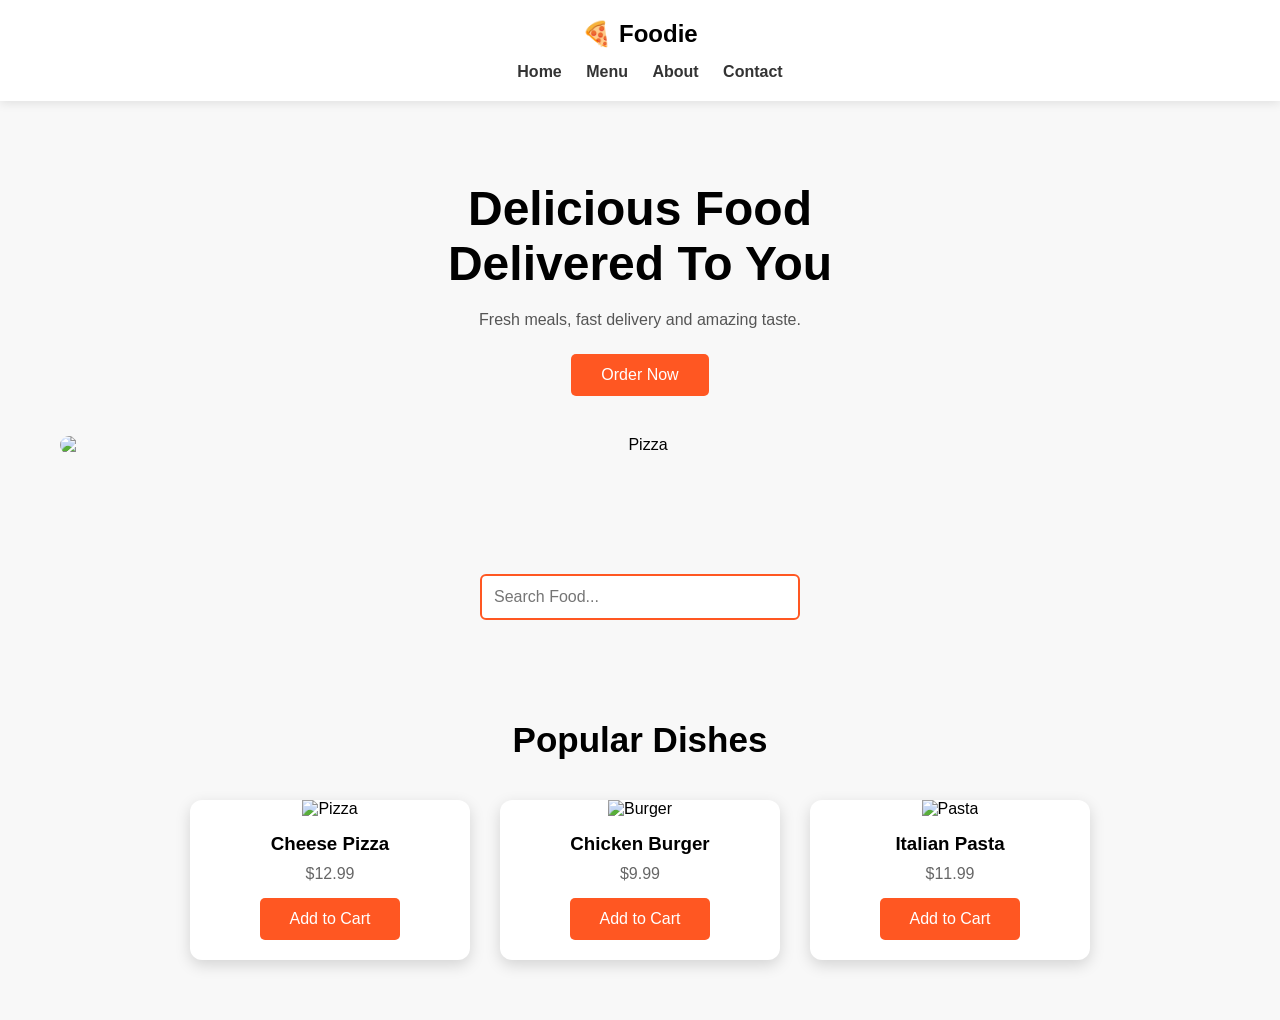
==== index.html @ cf3a7f81 "add search bar" ====
<!DOCTYPE html>
<html lang="en">
<head>
    <meta charset="UTF-8">
    <meta name="viewport" content="width=device-width, initial-scale=1.0">
    <title>Foodie</title>
    <link rel="stylesheet" href="style.css">
</head>
<script src="script.js"></script>
<body>

<header>
    <h2>🍕 Foodie</h2>

    <nav>
        <a href="#">Home</a>
        <a href="#">Menu</a>
        <a href="#">About</a>
        <a href="#">Contact</a>
    </nav>
</header>

<section class="hero">

    <div class="hero-text">
        <h1>Delicious Food Delivered To You</h1>

        <p>
            Fresh meals, fast delivery and amazing taste.
        </p>

        <button>Order Now</button>

    </div>

    <img src="https://images.unsplash.com/photo-1513104890138-7c749659a591?w=500" alt="Pizza">

</section>

<section class="search-section">

    <input
        type="text"
        id="search"
        placeholder="Search Food...">

</section>

<section class="menu">

    <h2>Popular Dishes</h2>

    <div class="food-container">

        <div class="card">
            <img src="https://images.unsplash.com/photo-1513104890138-7c749659a591?w=400" alt="Pizza">
            <h3>Cheese Pizza</h3>
            <p>$12.99</p>
            <button>Add to Cart</button>
        </div>

        <div class="card">
            <img src="https://images.unsplash.com/photo-1568901346375-23c9450c58cd?w=400" alt="Burger">
            <h3>Chicken Burger</h3>
            <p>$9.99</p>
            <button>Add to Cart</button>
        </div>

        <div class="card">
            <img src="https://images.unsplash.com/photo-1621996346565-e3dbc646d9a9?w=400" alt="Pasta">
            <h3>Italian Pasta</h3>
            <p>$11.99</p>
            <button>Add to Cart</button>
        </div>

    </div>

</section>

</body>
</html>
---- style.css ----
*{
    margin:0;
    padding:0;
    box-sizing:border-box;
    font-family:Arial,sans-serif;
}

body{
    background:#f8f8f8;
}

header{
    display:flex;
    justify-content:space-between;
    align-items:center;
    padding:20px 60px;
    background:white;
    box-shadow:0 2px 10px rgba(0,0,0,.1);
}

nav a{
    text-decoration:none;
    margin-left:20px;
    color:#333;
    font-weight:bold;
}

.hero{
    display:flex;
    justify-content:space-around;
    align-items:center;
    padding:80px 60px;
    gap:40px;
}

.hero-text{
    max-width:500px;
}

.hero-text h1{
    font-size:48px;
    margin-bottom:20px;
}

.hero-text p{
    color:#555;
    margin-bottom:25px;
}

button{
    padding:12px 30px;
    border:none;
    background:#ff5722;
    color:white;
    border-radius:5px;
    cursor:pointer;
    font-size:16px;
}

button:hover{
    background:#e64a19;
}

.hero img{
    width:420px;
    border-radius:15px;
}
@media(max-width:768px){}

.hero{
    flex-direction:column;
    text-align:center;
}

header{
    flex-direction:column;
    gap:15px;
}

.hero img{
    width:100%;
}

.menu{
    padding:60px;
    text-align:center;
}

.menu h2{
    margin-bottom:40px;
    font-size:35px;
}

.food-container{
    display:flex;
    justify-content:center;
    gap:30px;
    flex-wrap:wrap;
}

.card{
    width:280px;
    background:white;
    border-radius:12px;
    overflow:hidden;
    box-shadow:0 5px 15px rgba(0,0,0,.15);
    transition:.3s;
}

.card:hover{
    transform:translateY(-10px);
}

.card img{
    width:100%;
    height:180px;
    object-fit:cover;
}

.card h3{
    margin:15px 0 10px;
}

.card p{
    color:#666;
    margin-bottom:15px;
}

.card button{
    margin-bottom:20px;
}

.search-section{
    text-align:center;
    margin:40px 0;
}

#search{
    width:320px;
    max-width:90%;
    padding:12px;
    border:2px solid #ff5722;
    border-radius:6px;
    outline:none;
    font-size:16px;
}
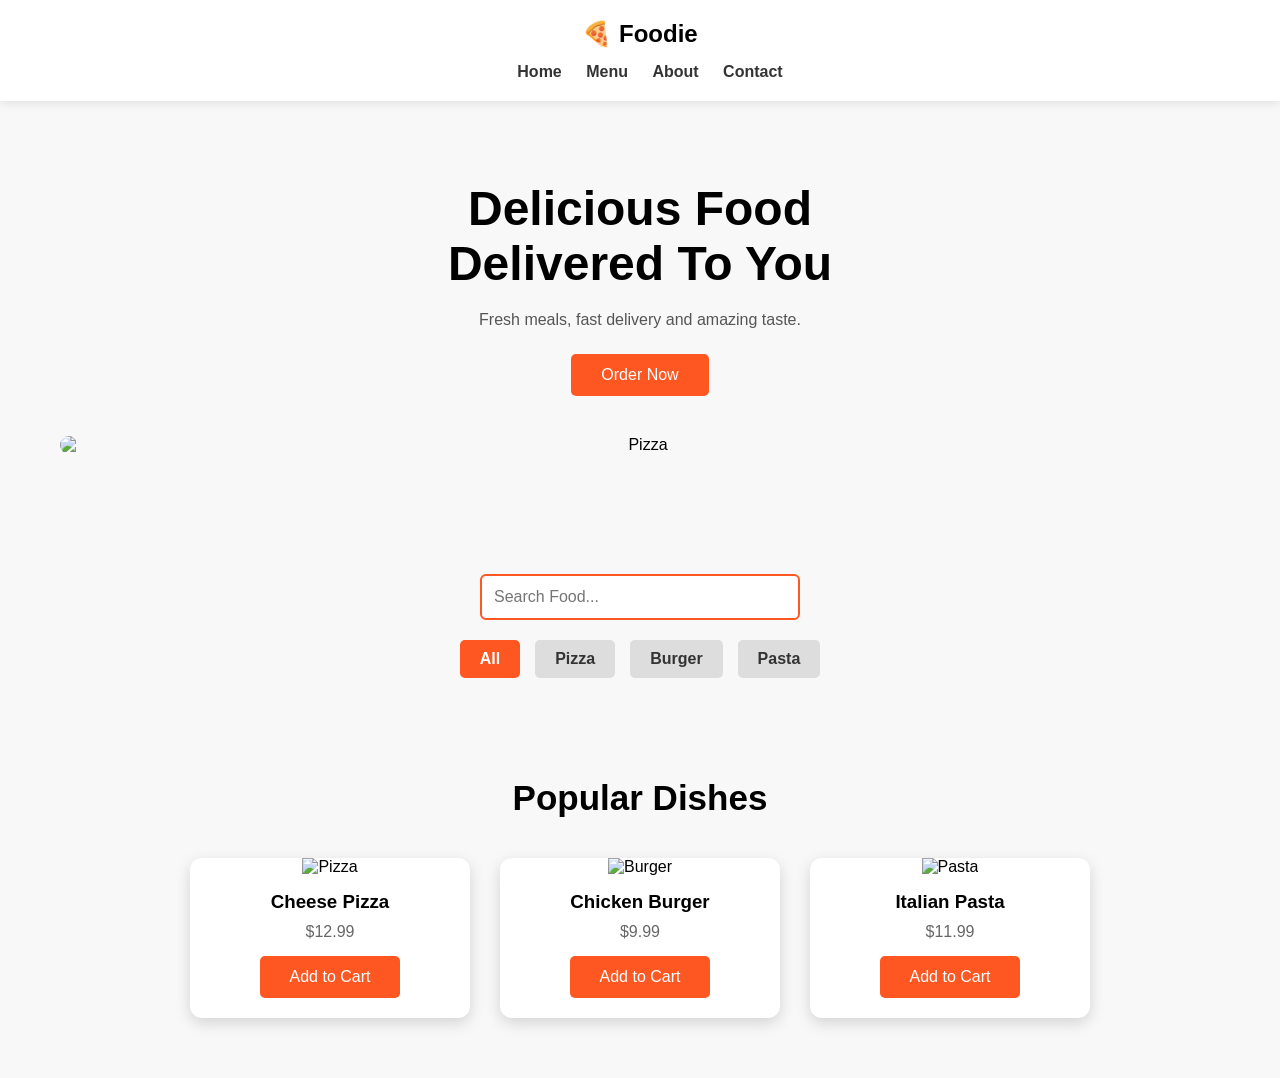
==== commit 6fb92a1e: "add category filter buttons" ====
--- a/index.html
+++ b/index.html
@@ -44,6 +44,18 @@
         id="search"
         placeholder="Search Food...">
 
+        <div class="filter-buttons">
+
+    <button class="filter-btn active" data-category="all">All</button>
+
+    <button class="filter-btn" data-category="pizza">Pizza</button>
+
+    <button class="filter-btn" data-category="burger">Burger</button>
+
+    <button class="filter-btn" data-category="pasta">Pasta</button>
+
+</div>
+
 </section>
 
 <section class="menu">
--- a/style.css
+++ b/style.css
@@ -143,4 +143,33 @@
     border-radius:6px;
     outline:none;
     font-size:16px;
+}
+
+.filter-buttons{
+    display:flex;
+    justify-content:center;
+    gap:15px;
+    margin:20px 0 40px;
+    flex-wrap:wrap;
+}
+
+.filter-btn{
+    padding:10px 20px;
+    border:none;
+    border-radius:5px;
+    cursor:pointer;
+    background:#ddd;
+    color:#333;
+    font-weight:bold;
+    transition:.3s;
+}
+
+.filter-btn:hover{
+    background:#ff5722;
+    color:white;
+}
+
+.filter-btn.active{
+    background:#ff5722;
+    color:white;
 }
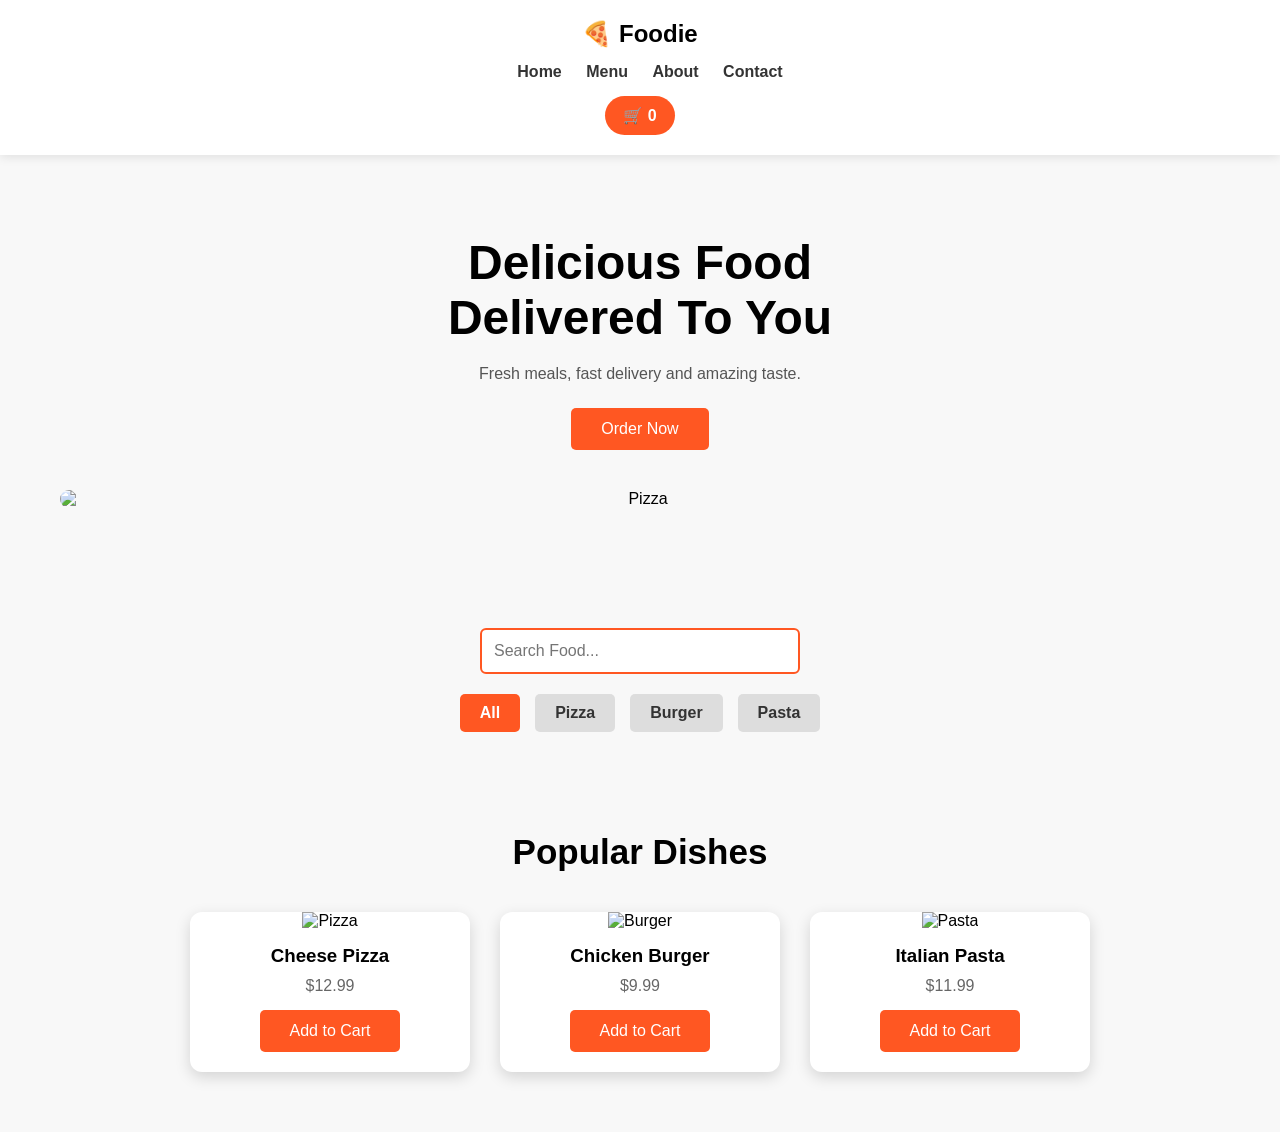
==== commit 3d097c86: "add cart button" ====
--- a/index.html
+++ b/index.html
@@ -10,6 +10,7 @@
 <body>
 
 <header>
+
     <h2>🍕 Foodie</h2>
 
     <nav>
@@ -18,8 +19,12 @@
         <a href="#">About</a>
         <a href="#">Contact</a>
     </nav>
+
+    <div class="cart">
+        🛒 <span id="cart-count">0</span>
+    </div>
+
 </header>
-
 <section class="hero">
 
     <div class="hero-text">
@@ -68,21 +73,21 @@
             <img src="https://images.unsplash.com/photo-1513104890138-7c749659a591?w=400" alt="Pizza">
             <h3>Cheese Pizza</h3>
             <p>$12.99</p>
-            <button>Add to Cart</button>
+           <button class="add-cart">Add to Cart</button>
         </div>
 
         <div class="card">
             <img src="https://images.unsplash.com/photo-1568901346375-23c9450c58cd?w=400" alt="Burger">
             <h3>Chicken Burger</h3>
             <p>$9.99</p>
-            <button>Add to Cart</button>
+            <button class="add-cart">Add to Cart</button>
         </div>
 
         <div class="card">
             <img src="https://images.unsplash.com/photo-1621996346565-e3dbc646d9a9?w=400" alt="Pasta">
             <h3>Italian Pasta</h3>
             <p>$11.99</p>
-            <button>Add to Cart</button>
+            <button class="add-cart">Add to Cart</button>
         </div>
 
     </div>
--- a/style.css
+++ b/style.css
@@ -172,4 +172,12 @@
 .filter-btn.active{
     background:#ff5722;
     color:white;
+}
+
+.cart{
+    background:#ff5722;
+    color:white;
+    padding:10px 18px;
+    border-radius:30px;
+    font-weight:bold;
 }
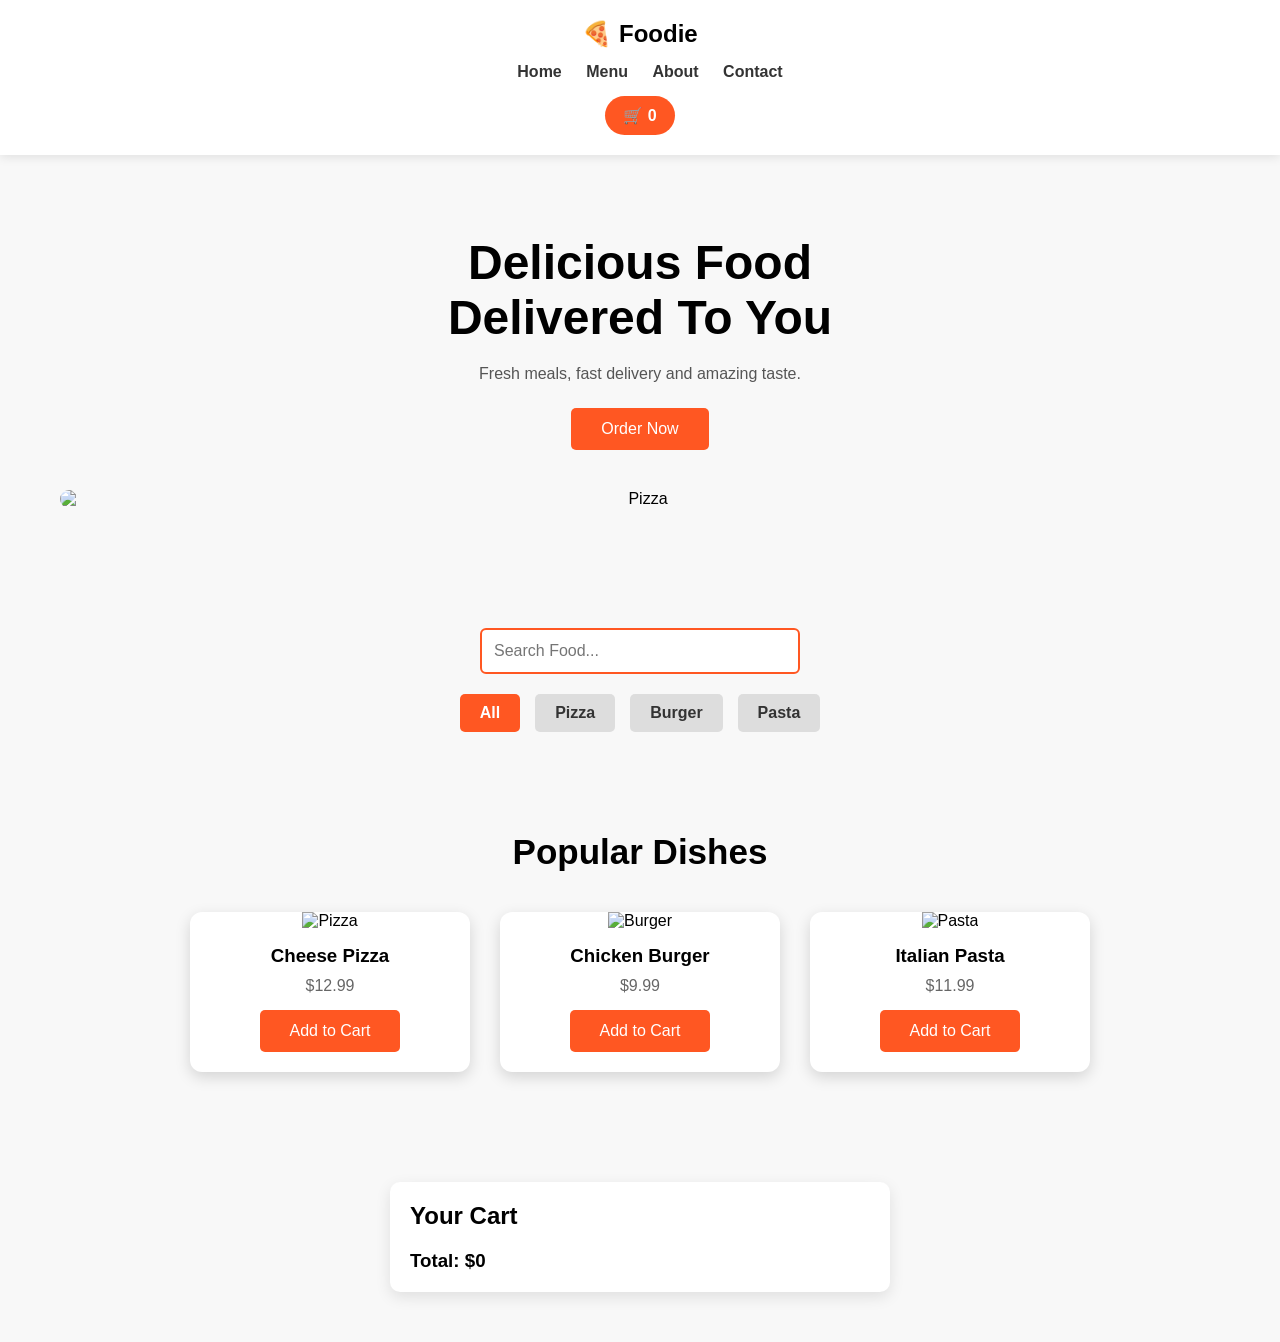
==== commit 05278611: "price add" ====
--- a/index.html
+++ b/index.html
@@ -73,7 +73,9 @@
             <img src="https://images.unsplash.com/photo-1513104890138-7c749659a591?w=400" alt="Pizza">
             <h3>Cheese Pizza</h3>
             <p>$12.99</p>
+            <div class="card pizza" data-name="Cheese Pizza" data-price="12.99"></div>
            <button class="add-cart">Add to Cart</button>
+
         </div>
 
         <div class="card">
@@ -81,12 +83,15 @@
             <h3>Chicken Burger</h3>
             <p>$9.99</p>
             <button class="add-cart">Add to Cart</button>
+            <div class="card burger" data-name="Chicken Burger" data-price="9.99"></div>
+           
         </div>
 
         <div class="card">
             <img src="https://images.unsplash.com/photo-1621996346565-e3dbc646d9a9?w=400" alt="Pasta">
             <h3>Italian Pasta</h3>
             <p>$11.99</p>
+            <div class="card pasta" data-name="Italian Pasta" data-price="11.99"></div>
             <button class="add-cart">Add to Cart</button>
         </div>
 
@@ -94,5 +99,17 @@
 
 </section>
 
+<section class="cart-section">
+
+    <h2>Your Cart</h2>
+
+    <ul id="cart-items">
+
+    </ul>
+
+    <h3>Total: $<span id="total-price">0</span></h3>
+
+</section>
+
 </body>
 </html>
--- a/style.css
+++ b/style.css
@@ -180,4 +180,29 @@
     padding:10px 18px;
     border-radius:30px;
     font-weight:bold;
+}
+
+.cart-section{
+    max-width:500px;
+    margin:50px auto;
+    background:white;
+    padding:20px;
+    border-radius:10px;
+    box-shadow:0 5px 15px rgba(0,0,0,.1);
+}
+
+.cart-section h2{
+    margin-bottom:20px;
+}
+
+#cart-items{
+    list-style:none;
+    margin-bottom:20px;
+}
+
+#cart-items li{
+    display:flex;
+    justify-content:space-between;
+    padding:10px 0;
+    border-bottom:1px solid #ddd;
 }
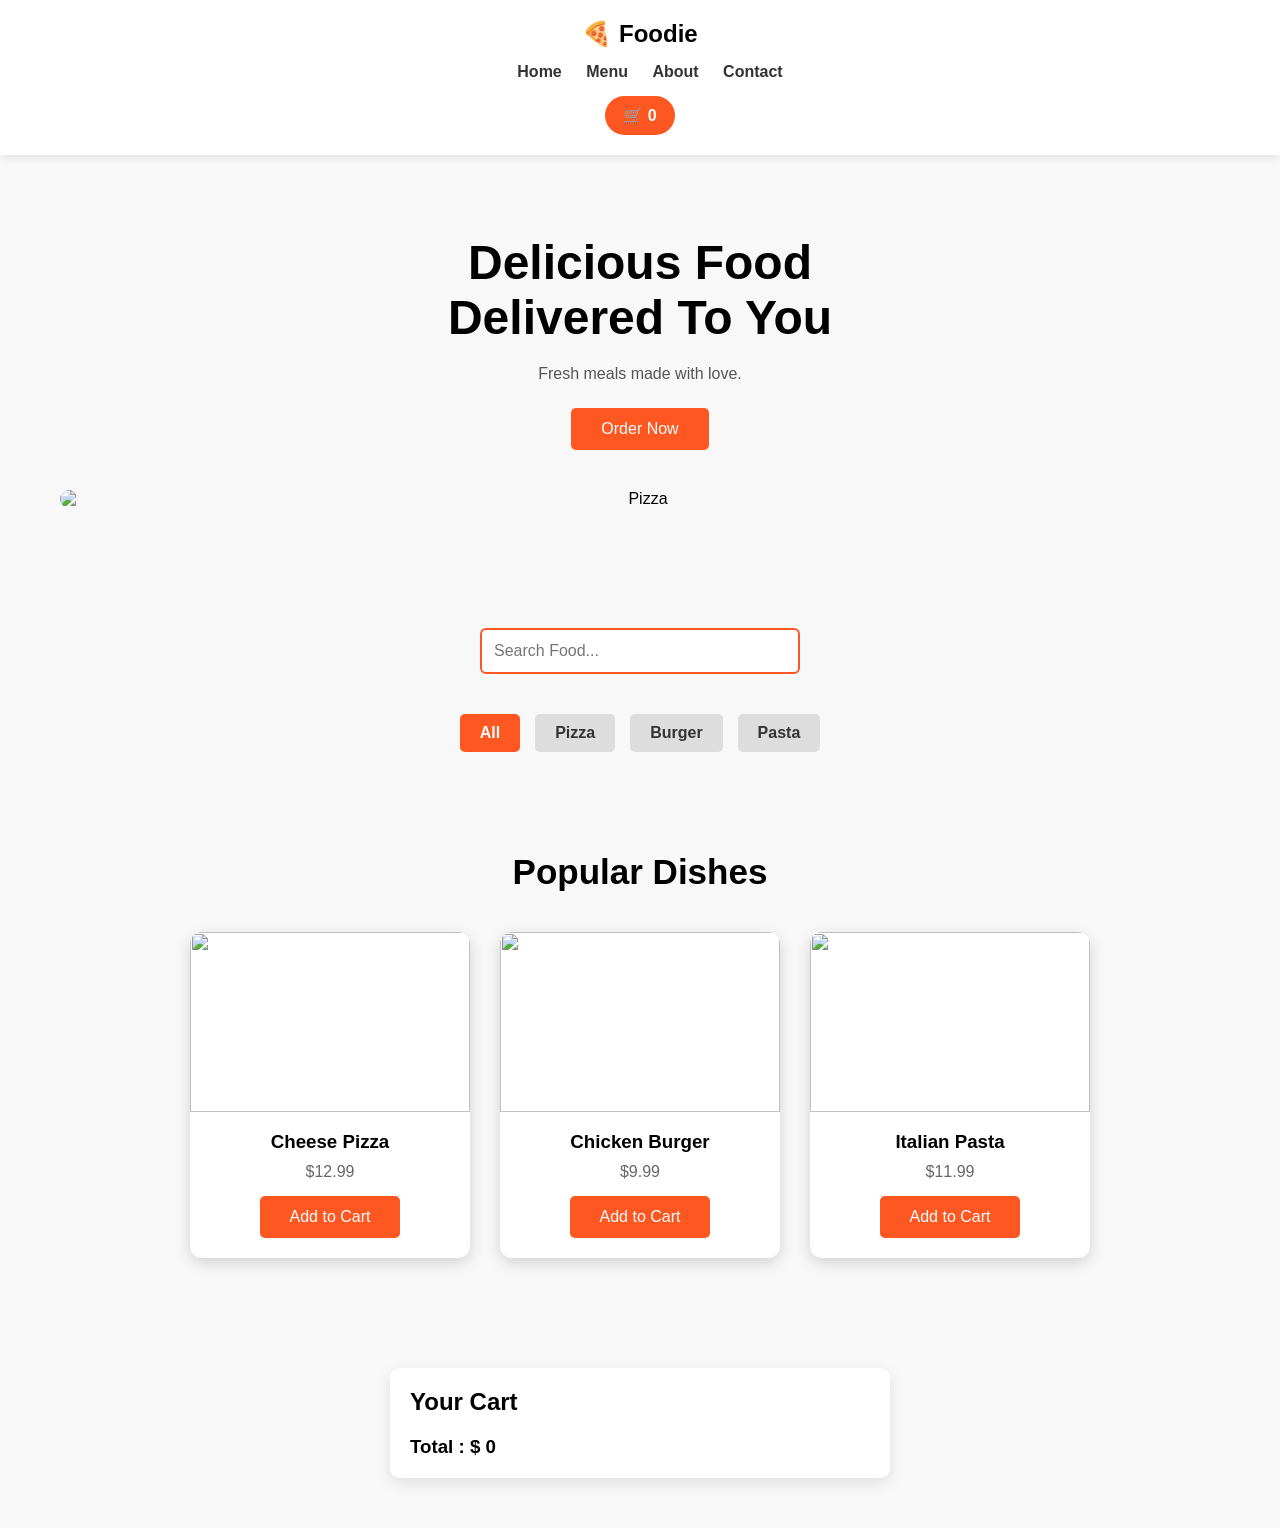
==== commit 2f803da2: "html modified" ====
--- a/index.html
+++ b/index.html
@@ -6,110 +6,166 @@
     <title>Foodie</title>
     <link rel="stylesheet" href="style.css">
 </head>
-<script src="script.js"></script>
 <body>
 
-<header>
+    <!-- Header -->
 
-    <h2>🍕 Foodie</h2>
+    <header>
 
-    <nav>
-        <a href="#">Home</a>
-        <a href="#">Menu</a>
-        <a href="#">About</a>
-        <a href="#">Contact</a>
-    </nav>
+        <h2>🍕 Foodie</h2>
 
-    <div class="cart">
-        🛒 <span id="cart-count">0</span>
-    </div>
+        <nav>
 
-</header>
-<section class="hero">
+            <a href="#">Home</a>
+            <a href="#">Menu</a>
+            <a href="#">About</a>
+            <a href="#">Contact</a>
 
-    <div class="hero-text">
-        <h1>Delicious Food Delivered To You</h1>
+        </nav>
 
-        <p>
-            Fresh meals, fast delivery and amazing taste.
-        </p>
+        <div class="cart">
 
-        <button>Order Now</button>
+            🛒 <span id="cart-count">0</span>
+
+        </div>
+
+    </header>
+
+    <!-- Hero -->
+
+    <section class="hero">
+
+        <div class="hero-text">
+
+            <h1>Delicious Food Delivered To You</h1>
+
+            <p>
+                Fresh meals made with love.
+            </p>
+
+            <button>Order Now</button>
+
+        </div>
+
+        <img src="https://images.unsplash.com/photo-1513104890138-7c749659a591?w=700"
+             alt="Pizza">
+
+    </section>
+
+    <!-- Search -->
+
+    <section class="search-section">
+
+        <input
+            type="text"
+            id="search"
+            placeholder="Search Food...">
+
+    </section>
+
+    <!-- Filter -->
+
+    <div class="filter-buttons">
+
+        <button class="filter-btn active" data-category="all">All</button>
+
+        <button class="filter-btn" data-category="pizza">Pizza</button>
+
+        <button class="filter-btn" data-category="burger">Burger</button>
+
+        <button class="filter-btn" data-category="pasta">Pasta</button>
 
     </div>
 
-    <img src="https://images.unsplash.com/photo-1513104890138-7c749659a591?w=500" alt="Pizza">
+    <!-- Menu -->
 
-</section>
+    <section class="menu">
 
-<section class="search-section">
+        <h2>Popular Dishes</h2>
 
-    <input
-        type="text"
-        id="search"
-        placeholder="Search Food...">
+        <div class="food-container">
 
-        <div class="filter-buttons">
+            <!-- Pizza -->
 
-    <button class="filter-btn active" data-category="all">All</button>
+            <div class="card pizza"
+                data-name="Cheese Pizza"
+                data-price="12.99">
 
-    <button class="filter-btn" data-category="pizza">Pizza</button>
+                <img src="https://images.unsplash.com/photo-1513104890138-7c749659a591?w=500">
 
-    <button class="filter-btn" data-category="burger">Burger</button>
+                <h3>Cheese Pizza</h3>
 
-    <button class="filter-btn" data-category="pasta">Pasta</button>
+                <p>$12.99</p>
 
-</div>
+                <button class="add-cart">
+                    Add to Cart
+                </button>
 
-</section>
+            </div>
 
-<section class="menu">
+            <!-- Burger -->
 
-    <h2>Popular Dishes</h2>
+            <div class="card burger"
+                data-name="Chicken Burger"
+                data-price="9.99">
 
-    <div class="food-container">
+                <img src="https://images.unsplash.com/photo-1568901346375-23c9450c58cd?w=500">
 
-        <div class="card">
-            <img src="https://images.unsplash.com/photo-1513104890138-7c749659a591?w=400" alt="Pizza">
-            <h3>Cheese Pizza</h3>
-            <p>$12.99</p>
-            <div class="card pizza" data-name="Cheese Pizza" data-price="12.99"></div>
-           <button class="add-cart">Add to Cart</button>
+                <h3>Chicken Burger</h3>
+
+                <p>$9.99</p>
+
+                <button class="add-cart">
+                    Add to Cart
+                </button>
+
+            </div>
+
+            <!-- Pasta -->
+
+            <div class="card pasta"
+                data-name="Italian Pasta"
+                data-price="11.99">
+
+                <img src="https://images.unsplash.com/photo-1621996346565-e3dbc646d9a9?w=500">
+
+                <h3>Italian Pasta</h3>
+
+                <p>$11.99</p>
+
+                <button class="add-cart">
+                    Add to Cart
+                </button>
+
+            </div>
 
         </div>
 
-        <div class="card">
-            <img src="https://images.unsplash.com/photo-1568901346375-23c9450c58cd?w=400" alt="Burger">
-            <h3>Chicken Burger</h3>
-            <p>$9.99</p>
-            <button class="add-cart">Add to Cart</button>
-            <div class="card burger" data-name="Chicken Burger" data-price="9.99"></div>
-           
-        </div>
+    </section>
 
-        <div class="card">
-            <img src="https://images.unsplash.com/photo-1621996346565-e3dbc646d9a9?w=400" alt="Pasta">
-            <h3>Italian Pasta</h3>
-            <p>$11.99</p>
-            <div class="card pasta" data-name="Italian Pasta" data-price="11.99"></div>
-            <button class="add-cart">Add to Cart</button>
-        </div>
+    <!-- Cart -->
 
-    </div>
+    <section class="cart-section">
 
-</section>
+        <h2>Your Cart</h2>
 
-<section class="cart-section">
+        <ul id="cart-items"></ul>
 
-    <h2>Your Cart</h2>
+        <h3>
 
-    <ul id="cart-items">
+            Total : $
 
-    </ul>
+            <span id="total-price">
 
-    <h3>Total: $<span id="total-price">0</span></h3>
+                0
 
-</section>
+            </span>
+
+        </h3>
+
+    </section>
+
+    <script src="script.js"></script>
 
 </body>
 </html>
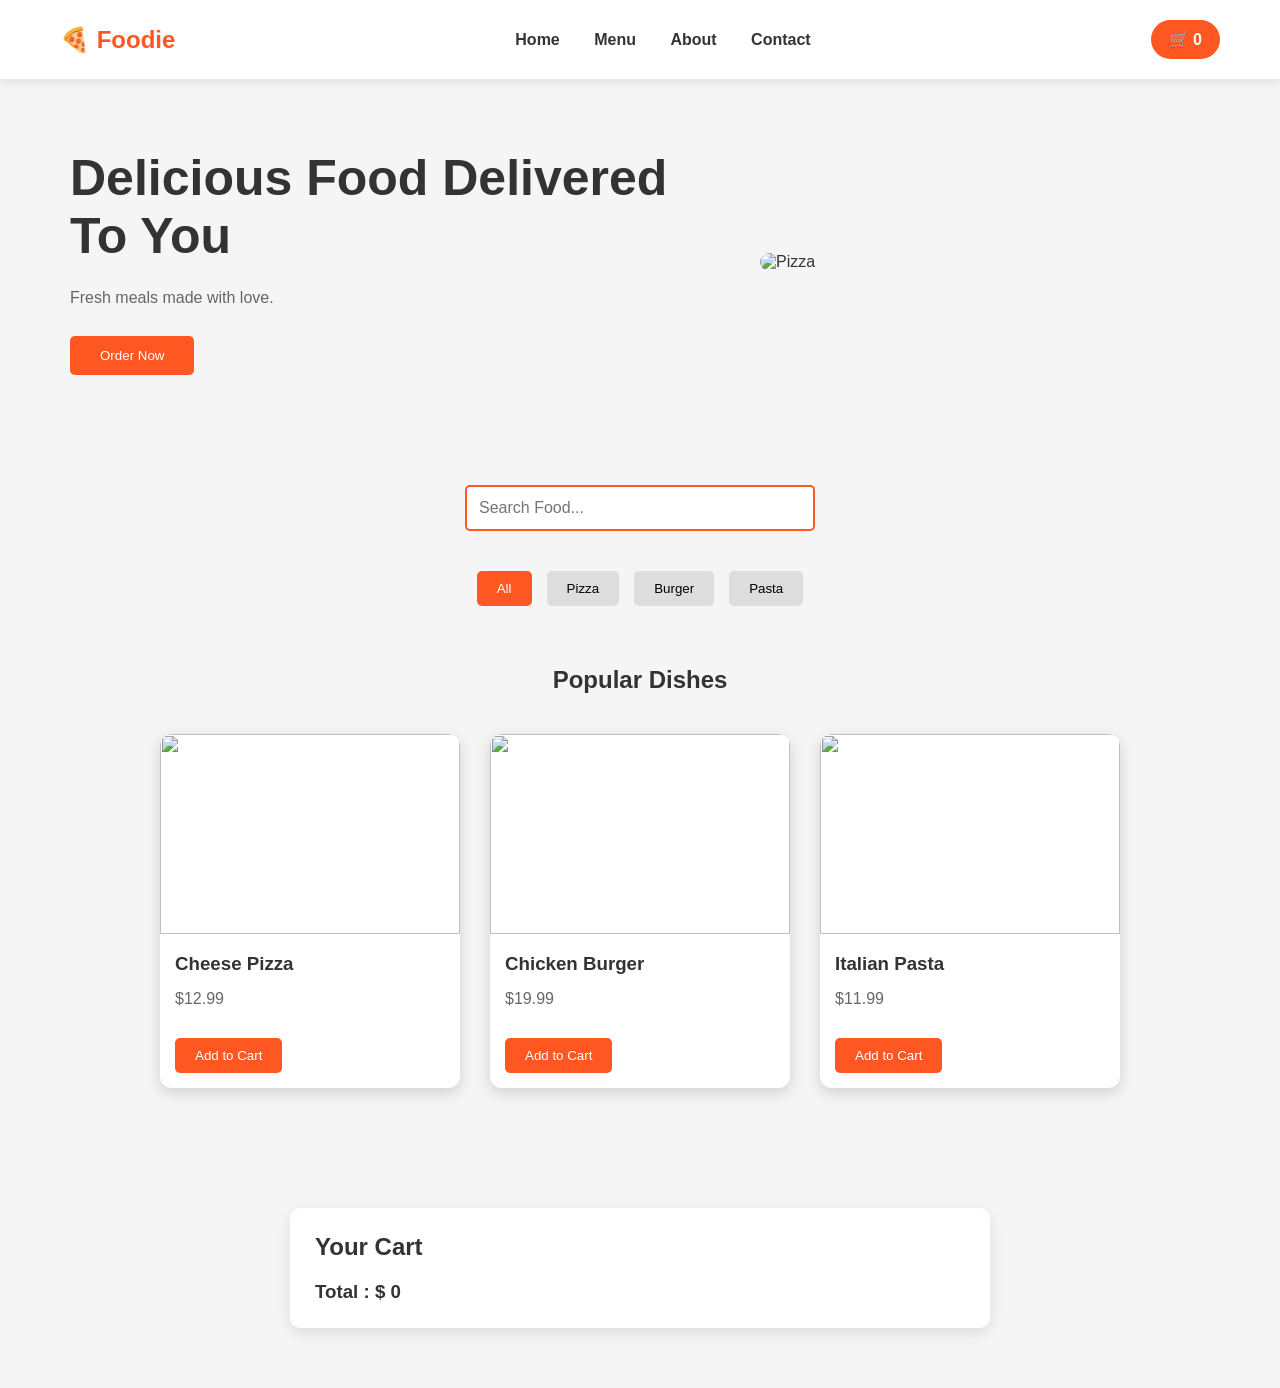
==== commit a043f8ea: "price change" ====
--- a/index.html
+++ b/index.html
@@ -113,7 +113,7 @@
 
                 <h3>Chicken Burger</h3>
 
-                <p>$9.99</p>
+                <p>$19.99</p>
 
                 <button class="add-cart">
                     Add to Cart
@@ -125,7 +125,7 @@
 
             <div class="card pasta"
                 data-name="Italian Pasta"
-                data-price="11.99">
+                data-price="15.99">
 
                 <img src="https://images.unsplash.com/photo-1621996346565-e3dbc646d9a9?w=500">
 
--- a/style.css
+++ b/style.css
@@ -6,8 +6,11 @@
 }
 
 body{
-    background:#f8f8f8;
-}
+    background:#f5f5f5;
+    color:#333;
+}
+
+/* Header */
 
 header{
     display:flex;
@@ -16,90 +19,142 @@
     padding:20px 60px;
     background:white;
     box-shadow:0 2px 10px rgba(0,0,0,.1);
+    position:sticky;
+    top:0;
+}
+
+header h2{
+    color:#ff5722;
 }
 
 nav a{
     text-decoration:none;
-    margin-left:20px;
     color:#333;
+    margin:0 15px;
     font-weight:bold;
-}
+    transition:.3s;
+}
+
+nav a:hover{
+    color:#ff5722;
+}
+
+.cart{
+    background:#ff5722;
+    color:white;
+    padding:10px 18px;
+    border-radius:25px;
+    font-weight:bold;
+}
+
+/* Hero */
 
 .hero{
     display:flex;
-    justify-content:space-around;
+    justify-content:space-between;
     align-items:center;
-    padding:80px 60px;
-    gap:40px;
+    padding:70px;
+    gap:50px;
 }
 
 .hero-text{
-    max-width:500px;
+    flex:1;
 }
 
 .hero-text h1{
-    font-size:48px;
+    font-size:50px;
     margin-bottom:20px;
 }
 
 .hero-text p{
-    color:#555;
+    color:#666;
     margin-bottom:25px;
-}
-
-button{
+    line-height:1.6;
+}
+
+.hero-text button{
     padding:12px 30px;
     border:none;
     background:#ff5722;
     color:white;
     border-radius:5px;
     cursor:pointer;
+    transition:.3s;
+}
+
+.hero-text button:hover{
+    background:#e64a19;
+}
+
+.hero img{
+    width:450px;
+    border-radius:15px;
+}
+
+/* Search */
+
+.search-section{
+    text-align:center;
+    margin:40px 0;
+}
+
+#search{
+    width:350px;
+    max-width:90%;
+    padding:12px;
+    border:2px solid #ff5722;
+    border-radius:5px;
     font-size:16px;
-}
-
-button:hover{
-    background:#e64a19;
-}
-
-.hero img{
-    width:420px;
-    border-radius:15px;
-}
-@media(max-width:768px){}
-
-.hero{
-    flex-direction:column;
+    outline:none;
+}
+
+/* Filter */
+
+.filter-buttons{
+    display:flex;
+    justify-content:center;
+    gap:15px;
+    flex-wrap:wrap;
+    margin-bottom:40px;
+}
+
+.filter-btn{
+    padding:10px 20px;
+    border:none;
+    background:#ddd;
+    border-radius:5px;
+    cursor:pointer;
+    transition:.3s;
+}
+
+.filter-btn:hover,
+.filter-btn.active{
+    background:#ff5722;
+    color:white;
+}
+
+/* Menu */
+
+.menu{
+    padding:20px 60px 60px;
+}
+
+.menu h2{
     text-align:center;
-}
-
-header{
-    flex-direction:column;
-    gap:15px;
-}
-
-.hero img{
-    width:100%;
-}
-
-.menu{
-    padding:60px;
-    text-align:center;
-}
-
-.menu h2{
     margin-bottom:40px;
-    font-size:35px;
 }
 
 .food-container{
     display:flex;
     justify-content:center;
+    flex-wrap:wrap;
     gap:30px;
-    flex-wrap:wrap;
-}
+}
+
+/* Card */
 
 .card{
-    width:280px;
+    width:300px;
     background:white;
     border-radius:12px;
     overflow:hidden;
@@ -113,80 +168,41 @@
 
 .card img{
     width:100%;
-    height:180px;
+    height:200px;
     object-fit:cover;
 }
 
 .card h3{
-    margin:15px 0 10px;
+    margin:15px;
 }
 
 .card p{
+    margin:0 15px 15px;
     color:#666;
-    margin-bottom:15px;
 }
 
 .card button{
-    margin-bottom:20px;
-}
-
-.search-section{
-    text-align:center;
-    margin:40px 0;
-}
-
-#search{
-    width:320px;
-    max-width:90%;
-    padding:12px;
-    border:2px solid #ff5722;
-    border-radius:6px;
-    outline:none;
-    font-size:16px;
-}
-
-.filter-buttons{
-    display:flex;
-    justify-content:center;
-    gap:15px;
-    margin:20px 0 40px;
-    flex-wrap:wrap;
-}
-
-.filter-btn{
+    margin:15px;
     padding:10px 20px;
     border:none;
-    border-radius:5px;
-    cursor:pointer;
-    background:#ddd;
-    color:#333;
-    font-weight:bold;
-    transition:.3s;
-}
-
-.filter-btn:hover{
-    background:#ff5722;
-    color:white;
-}
-
-.filter-btn.active{
-    background:#ff5722;
-    color:white;
-}
-
-.cart{
-    background:#ff5722;
-    color:white;
-    padding:10px 18px;
-    border-radius:30px;
-    font-weight:bold;
-}
+    background:#ff5722;
+    color:white;
+    border-radius:5px;
+    cursor:pointer;
+}
+
+.card button:hover{
+    background:#e64a19;
+}
+
+/* Cart Section */
 
 .cart-section{
-    max-width:500px;
-    margin:50px auto;
+    width:90%;
+    max-width:700px;
+    margin:60px auto;
     background:white;
-    padding:20px;
+    padding:25px;
     border-radius:10px;
     box-shadow:0 5px 15px rgba(0,0,0,.1);
 }
@@ -197,12 +213,68 @@
 
 #cart-items{
     list-style:none;
-    margin-bottom:20px;
 }
 
 #cart-items li{
     display:flex;
     justify-content:space-between;
-    padding:10px 0;
+    align-items:center;
+    padding:12px 0;
     border-bottom:1px solid #ddd;
+}
+
+.remove-btn{
+    background:red;
+    color:white;
+    border:none;
+    padding:5px 10px;
+    border-radius:4px;
+    cursor:pointer;
+}
+
+/* Responsive */
+
+@media(max-width:900px){
+
+    header{
+        flex-direction:column;
+        gap:15px;
+    }
+
+    nav{
+        display:flex;
+        flex-wrap:wrap;
+        justify-content:center;
+    }
+
+    .hero{
+        flex-direction:column;
+        text-align:center;
+    }
+
+    .hero img{
+        width:100%;
+        max-width:450px;
+    }
+
+}
+
+@media(max-width:600px){
+
+    .hero{
+        padding:30px;
+    }
+
+    .hero-text h1{
+        font-size:35px;
+    }
+
+    .menu{
+        padding:20px;
+    }
+
+    .card{
+        width:100%;
+    }
+
 }
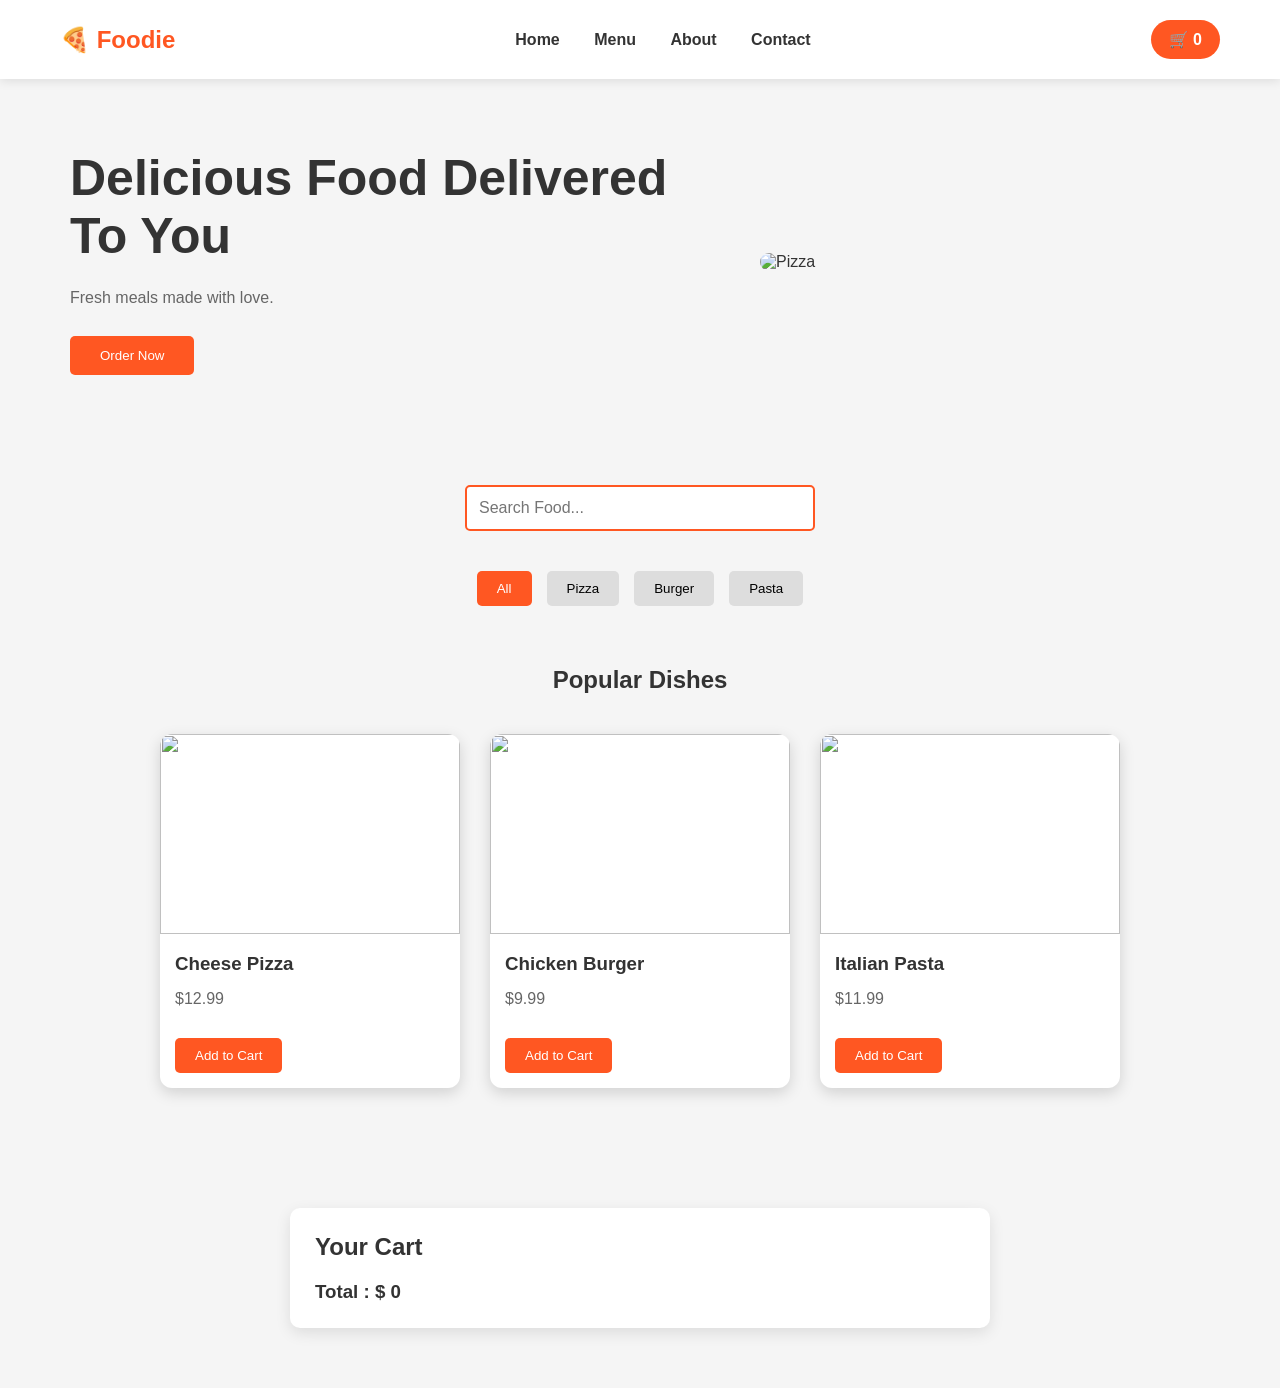
==== commit a013451b: "css modified" ====
--- a/index.html
+++ b/index.html
@@ -113,7 +113,7 @@
 
                 <h3>Chicken Burger</h3>
 
-                <p>$19.99</p>
+                <p>$9.99</p>
 
                 <button class="add-cart">
                     Add to Cart
@@ -125,7 +125,7 @@
 
             <div class="card pasta"
                 data-name="Italian Pasta"
-                data-price="15.99">
+                data-price="11.99">
 
                 <img src="https://images.unsplash.com/photo-1621996346565-e3dbc646d9a9?w=500">
 
--- a/style.css
+++ b/style.css
@@ -225,7 +225,7 @@
 
 .remove-btn{
     background:red;
-    color:white;
+    color:rgb(17, 16, 16);
     border:none;
     padding:5px 10px;
     border-radius:4px;
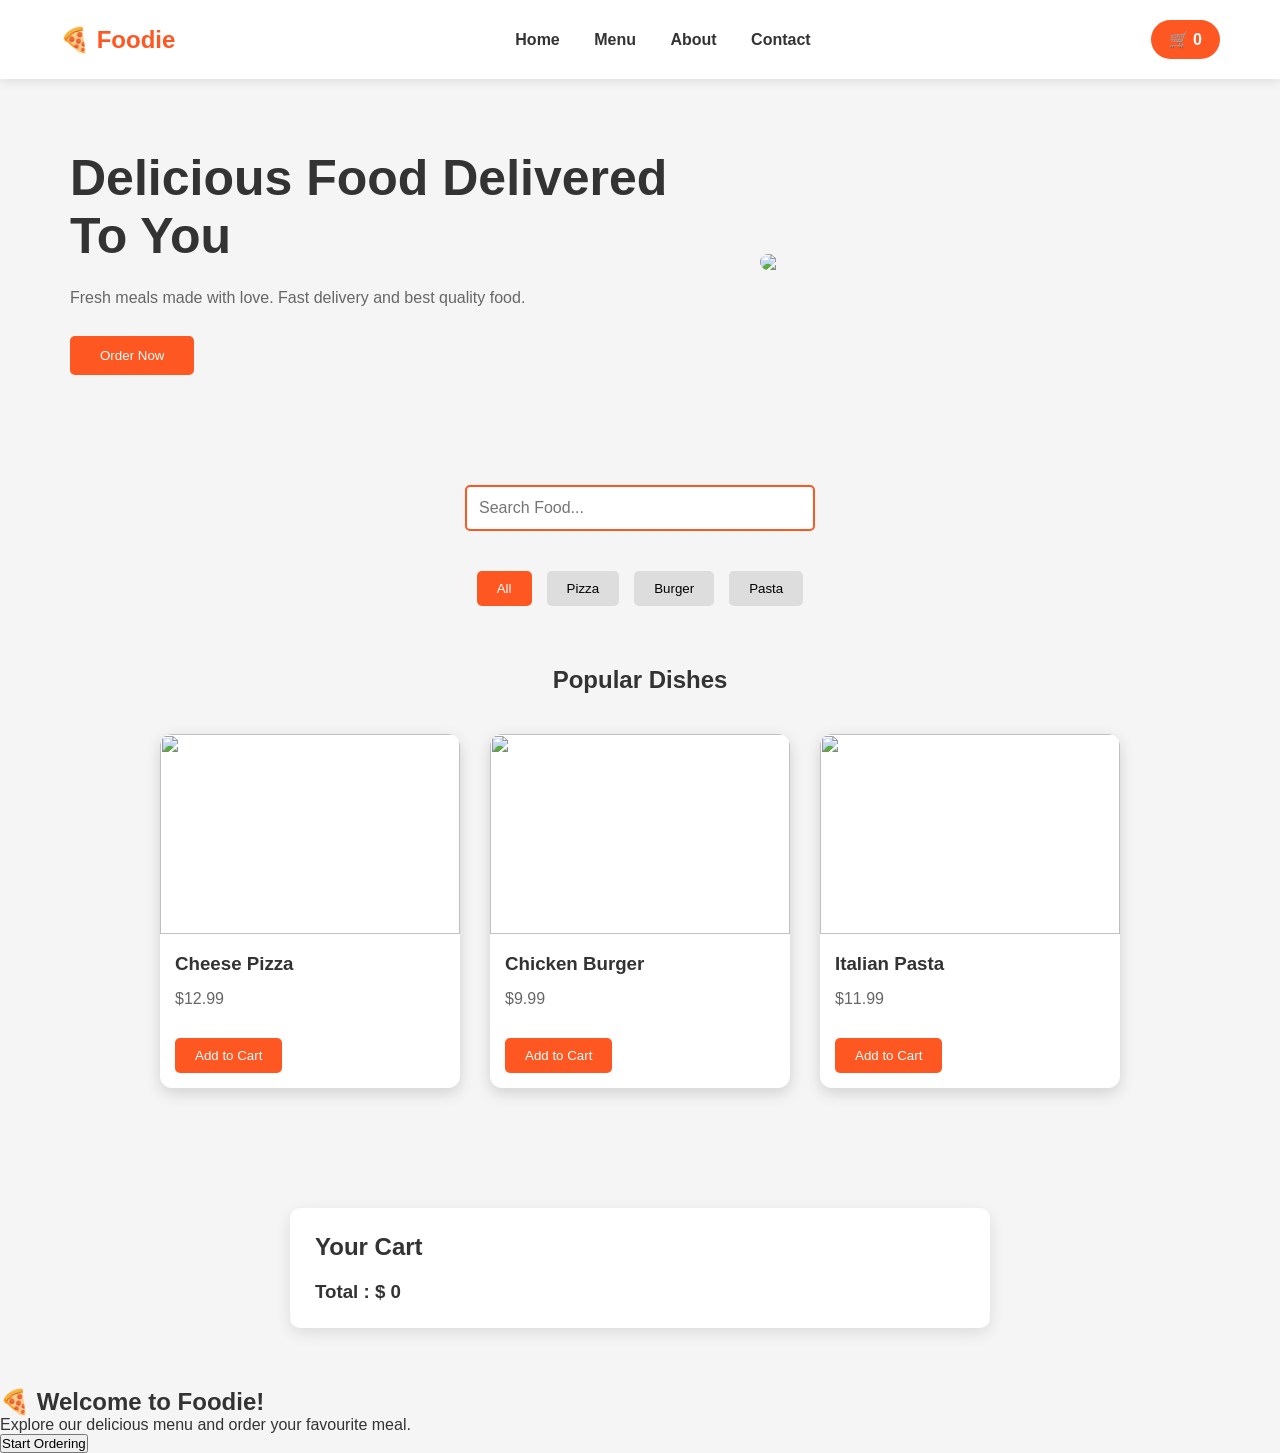
==== commit 5e6c1235: "popup added" ====
--- a/index.html
+++ b/index.html
@@ -1,11 +1,14 @@
 <!DOCTYPE html>
 <html lang="en">
+
 <head>
     <meta charset="UTF-8">
     <meta name="viewport" content="width=device-width, initial-scale=1.0">
     <title>Foodie</title>
+
     <link rel="stylesheet" href="style.css">
 </head>
+
 <body>
 
     <!-- Header -->
@@ -17,7 +20,7 @@
         <nav>
 
             <a href="#">Home</a>
-            <a href="#">Menu</a>
+            <a href="#menu">Menu</a>
             <a href="#">About</a>
             <a href="#">Contact</a>
 
@@ -40,15 +43,20 @@
             <h1>Delicious Food Delivered To You</h1>
 
             <p>
-                Fresh meals made with love.
+
+                Fresh meals made with love. Fast delivery and best quality food.
+
             </p>
 
-            <button>Order Now</button>
-
-        </div>
-
-        <img src="https://images.unsplash.com/photo-1513104890138-7c749659a591?w=700"
-             alt="Pizza">
+            <button id="order-btn">
+
+                Order Now
+
+            </button>
+
+        </div>
+
+        <img src="https://images.unsplash.com/photo-1513104890138-7c749659a591?w=700">
 
     </section>
 
@@ -79,7 +87,7 @@
 
     <!-- Menu -->
 
-    <section class="menu">
+    <section class="menu" id="menu">
 
         <h2>Popular Dishes</h2>
 
@@ -98,7 +106,9 @@
                 <p>$12.99</p>
 
                 <button class="add-cart">
+
                     Add to Cart
+
                 </button>
 
             </div>
@@ -116,7 +126,9 @@
                 <p>$9.99</p>
 
                 <button class="add-cart">
+
                     Add to Cart
+
                 </button>
 
             </div>
@@ -134,7 +146,9 @@
                 <p>$11.99</p>
 
                 <button class="add-cart">
+
                     Add to Cart
+
                 </button>
 
             </div>
@@ -165,7 +179,32 @@
 
     </section>
 
+    <!-- Popup -->
+
+    <div id="popup" class="popup">
+
+        <div class="popup-content">
+
+            <h2>🍕 Welcome to Foodie!</h2>
+
+            <p>
+
+                Explore our delicious menu and order your favourite meal.
+
+            </p>
+
+            <button id="close-popup">
+
+                Start Ordering
+
+            </button>
+
+        </div>
+
+    </div>
+
     <script src="script.js"></script>
 
 </body>
+
 </html>
